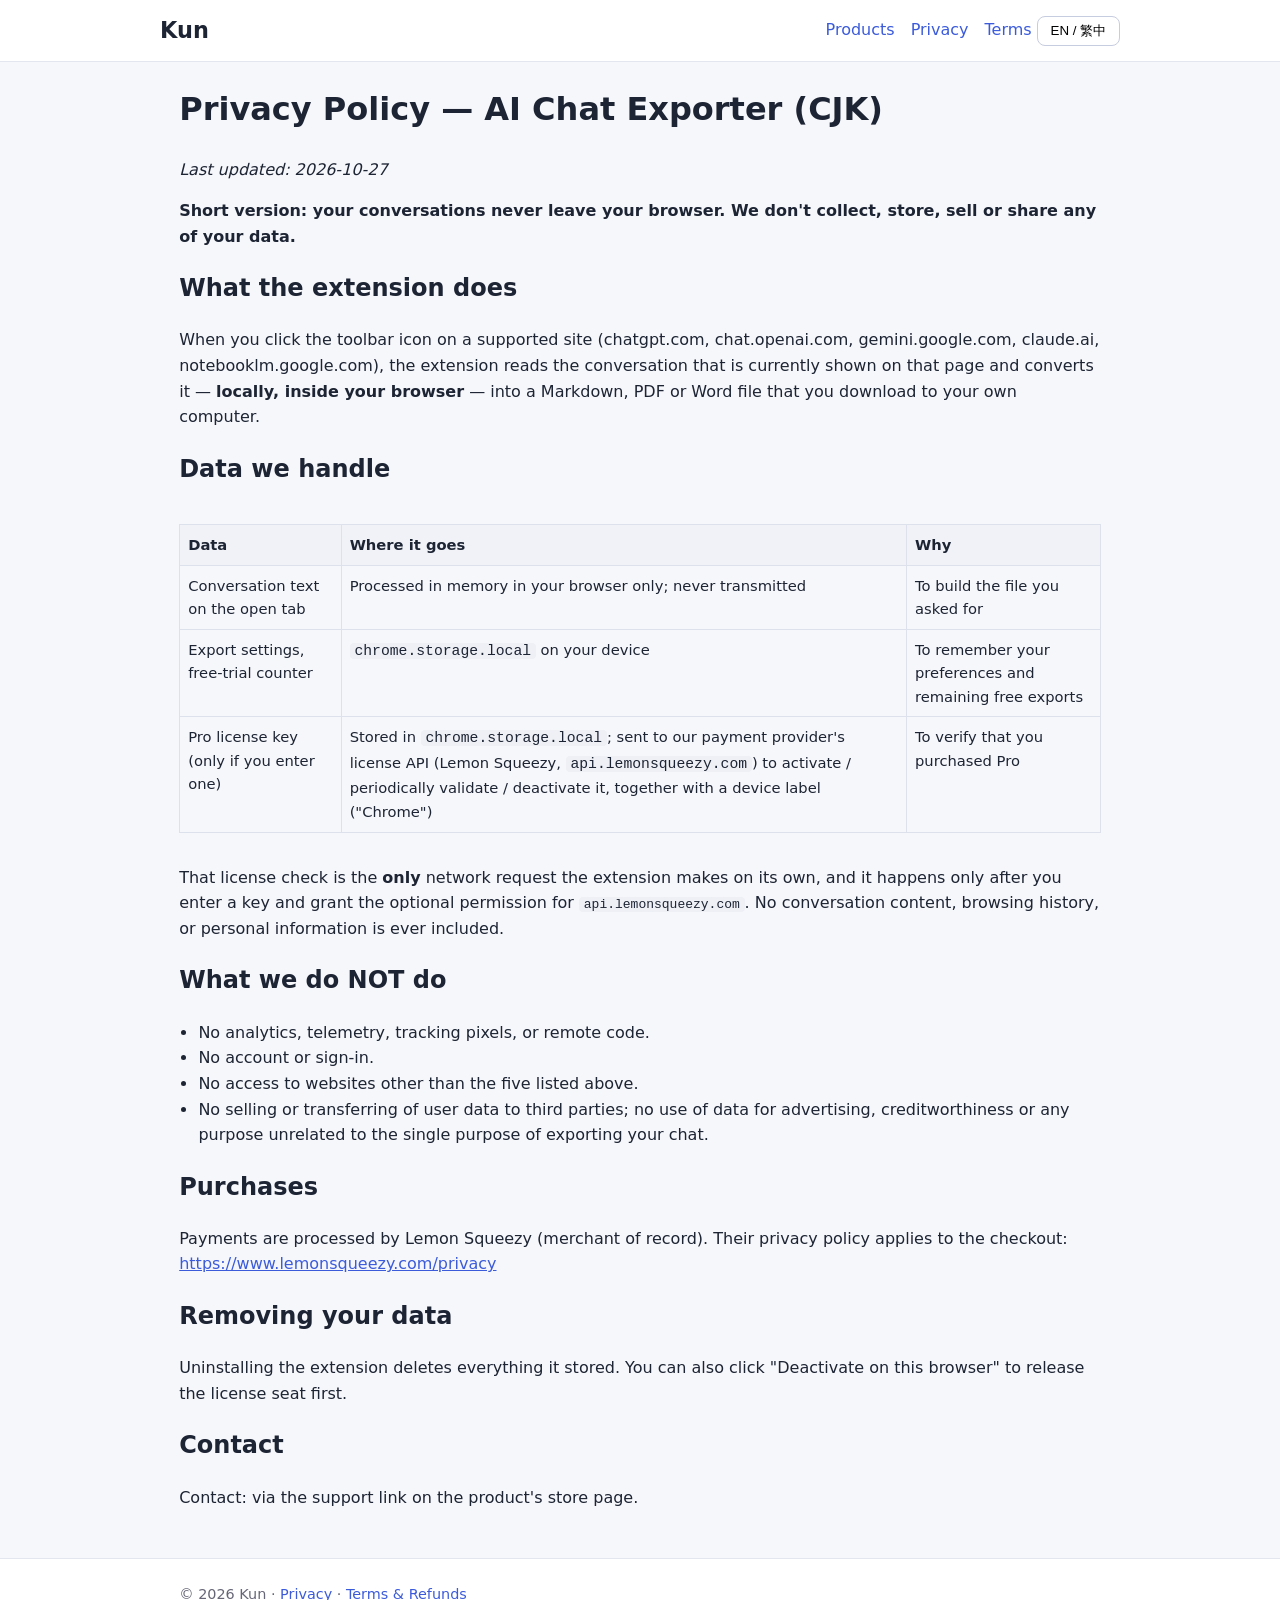
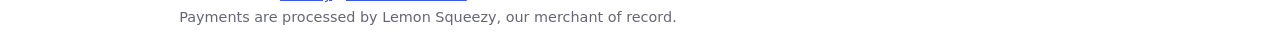
==== privacy.html @ ceac2863 "Initial site" ====
<!doctype html><html lang="en"><head><meta charset="utf-8"><meta name="viewport" content="width=device-width,initial-scale=1">
<title>Privacy Policy — Kun</title><link rel="icon" href="img/icon.png"><link rel="stylesheet" href="style.css"><script src="lang.js"></script></head><body>
<header><div class="wrap nav"><a class="brand" href="./">Kun</a><nav><a href="./"><span class="en">Products</span><span class="zh">產品</span></a><a href="privacy.html"><span class="en">Privacy</span><span class="zh">隱私權</span></a><a href="terms.html"><span class="en">Terms</span><span class="zh">條款</span></a> <button class="lang" type="button">EN / 繁中</button></nav></div></header>
<main class="wrap"><div class="en"><h1>Privacy Policy — AI Chat Exporter (CJK)</h1>
<p><em>Last updated: 2026-10-27</em></p>
<p><strong>Short version: your conversations never leave your browser. We don't collect, store, sell or share any of your data.</strong></p>
<h2>What the extension does</h2><p>When you click the toolbar icon on a supported site (chatgpt.com, chat.openai.com, gemini.google.com, claude.ai, notebooklm.google.com), the extension reads the conversation that is currently shown on that page and converts it — <strong>locally, inside your browser</strong> — into a Markdown, PDF or Word file that you download to your own computer.</p>
<h2>Data we handle</h2><div class="tblwrap"><table><tr><th>Data</th><th>Where it goes</th><th>Why</th></tr>
<tr><td>Conversation text on the open tab</td><td>Processed in memory in your browser only; never transmitted</td><td>To build the file you asked for</td></tr>
<tr><td>Export settings, free-trial counter</td><td><code>chrome.storage.local</code> on your device</td><td>To remember your preferences and remaining free exports</td></tr>
<tr><td>Pro license key (only if you enter one)</td><td>Stored in <code>chrome.storage.local</code>; sent to our payment provider's license API (Lemon Squeezy, <code>api.lemonsqueezy.com</code>) to activate / periodically validate / deactivate it, together with a device label ("Chrome")</td><td>To verify that you purchased Pro</td></tr></table></div>
<p>That license check is the <strong>only</strong> network request the extension makes on its own, and it happens only after you enter a key and grant the optional permission for <code>api.lemonsqueezy.com</code>. No conversation content, browsing history, or personal information is ever included.</p>
<h2>What we do NOT do</h2><ul><li>No analytics, telemetry, tracking pixels, or remote code.</li><li>No account or sign-in.</li><li>No access to websites other than the five listed above.</li><li>No selling or transferring of user data to third parties; no use of data for advertising, creditworthiness or any purpose unrelated to the single purpose of exporting your chat.</li></ul>
<h2>Purchases</h2><p>Payments are processed by Lemon Squeezy (merchant of record). Their privacy policy applies to the checkout: <a href="https://www.lemonsqueezy.com/privacy">https://www.lemonsqueezy.com/privacy</a></p>
<h2>Removing your data</h2><p>Uninstalling the extension deletes everything it stored. You can also click "Deactivate on this browser" to release the license seat first.</p>
<h2>Contact</h2><p>Contact: via the support link on the product's store page.</p></div>
<div class="zh"><h1>隱私權政策 — AI 對話匯出</h1>
<p><em>最後更新：2026-10-27</em></p>
<p><strong>重點：你的對話內容永遠不會離開你的瀏覽器。我們不蒐集、不儲存、不販售、不分享任何使用者資料。</strong></p>
<h2>擴充功能做什麼</h2><p>你在支援的網站（chatgpt.com、chat.openai.com、gemini.google.com、claude.ai、notebooklm.google.com）點擊工具列圖示時，擴充功能會讀取該分頁目前顯示的對話，<strong>在你的瀏覽器本機</strong>轉成 Markdown、PDF 或 Word 檔，下載到你的電腦。</p>
<h2>處理的資料</h2><div class="tblwrap"><table><tr><th>資料</th><th>去處</th><th>用途</th></tr>
<tr><td>目前分頁上的對話文字</td><td>只在瀏覽器記憶體中處理，不傳輸</td><td>產生你要的檔案</td></tr>
<tr><td>匯出設定、免費試用次數</td><td>你裝置上的 <code>chrome.storage.local</code></td><td>記住偏好與剩餘次數</td></tr>
<tr><td>Pro 授權碼（僅在你輸入時）</td><td>存在 <code>chrome.storage.local</code>；啟用／定期驗證／停用時連同裝置標籤（"Chrome"）送到付款服務商 Lemon Squeezy 的授權 API（<code>api.lemonsqueezy.com</code>）</td><td>確認你已購買 Pro</td></tr></table></div>
<p>授權驗證是擴充功能<strong>唯一</strong>會自己發出的網路請求，而且只在你輸入授權碼並同意 <code>api.lemonsqueezy.com</code> 的選用權限之後才會發生，內容絕不包含對話、瀏覽紀錄或個人資料。</p>
<h2>我們不做的事</h2><ul><li>不做分析、遙測、追蹤，不載入遠端程式碼。</li><li>不需要帳號或登入。</li><li>不存取上述五個網站以外的任何網站。</li><li>不將資料販售或轉移給第三方，不用於廣告、信用評估或與「匯出對話」這個單一用途無關的任何目的。</li></ul>
<h2>購買</h2><p>付款由 Lemon Squeezy（記錄商家）處理，結帳流程適用其隱私權政策：<a href="https://www.lemonsqueezy.com/privacy">https://www.lemonsqueezy.com/privacy</a></p>
<h2>刪除資料</h2><p>移除擴充功能即刪除所有儲存資料。也可以先按「在此瀏覽器停用」釋出授權名額。</p>
<h2>聯絡</h2><p>聯絡方式：請透過商品頁的支援連結。</p></div></main>
<footer><div class="wrap">© 2026 Kun · <a href="privacy.html">Privacy</a> · <a href="terms.html">Terms &amp; Refunds</a><br><span class="en">Payments are processed by Lemon Squeezy, our merchant of record.</span><span class="zh">付款由記錄商家 Lemon Squeezy 處理。</span></div></footer></body></html>
---- style.css ----
*{box-sizing:border-box}body{margin:0;font-family:system-ui,-apple-system,"Segoe UI","Noto Sans TC","PingFang TC",sans-serif;color:#1d2433;background:#f6f7fb;line-height:1.6}
a{color:#3b5bdb}header,footer{background:#fff;border-bottom:1px solid #e3e6ef}footer{border-top:1px solid #e3e6ef;border-bottom:0;margin-top:3rem;padding:1.5rem 0;font-size:.9rem;color:#667}
.wrap{max-width:960px;margin:0 auto;padding:0 1.2rem}.nav{display:flex;justify-content:space-between;align-items:center;padding:.8rem 0;gap:1rem;flex-wrap:wrap}
.brand{font-weight:800;font-size:1.4rem;text-decoration:none;color:#1d2433}.nav nav a{margin-left:1rem;text-decoration:none}
.hero{padding:2.5rem 0 1rem}.hero h1{font-size:2rem;margin:0 0 .5rem}
.card{background:#fff;border:1px solid #e3e6ef;border-radius:14px;padding:1.5rem;margin:1.5rem 0;box-shadow:0 2px 8px rgba(0,0,0,.04)}
.card h2{margin-top:0}.badge{display:inline-block;background:#fff4e0;color:#a35b00;border-radius:99px;padding:.15rem .7rem;font-size:.85rem;font-weight:600}
.shots{display:grid;grid-template-columns:repeat(auto-fit,minmax(260px,1fr));gap:1rem;margin:1rem 0}.shots img{width:100%;border-radius:8px;border:1px solid #e3e6ef}
ul{padding-left:1.2rem}button.lang{border:1px solid #c7cde0;background:#fff;border-radius:8px;padding:.3rem .8rem;cursor:pointer}
table{border-collapse:collapse;width:100%;font-size:.92rem;margin:1rem 0}td,th{border:1px solid #dde1ec;padding:.5rem;text-align:left;vertical-align:top}th{background:#f0f2f8}
.tblwrap{overflow-x:auto}code{background:#eef0f6;padding:0 .3rem;border-radius:4px}
html[lang=en] .zh,html[lang=zh-Hant] .en{display:none}
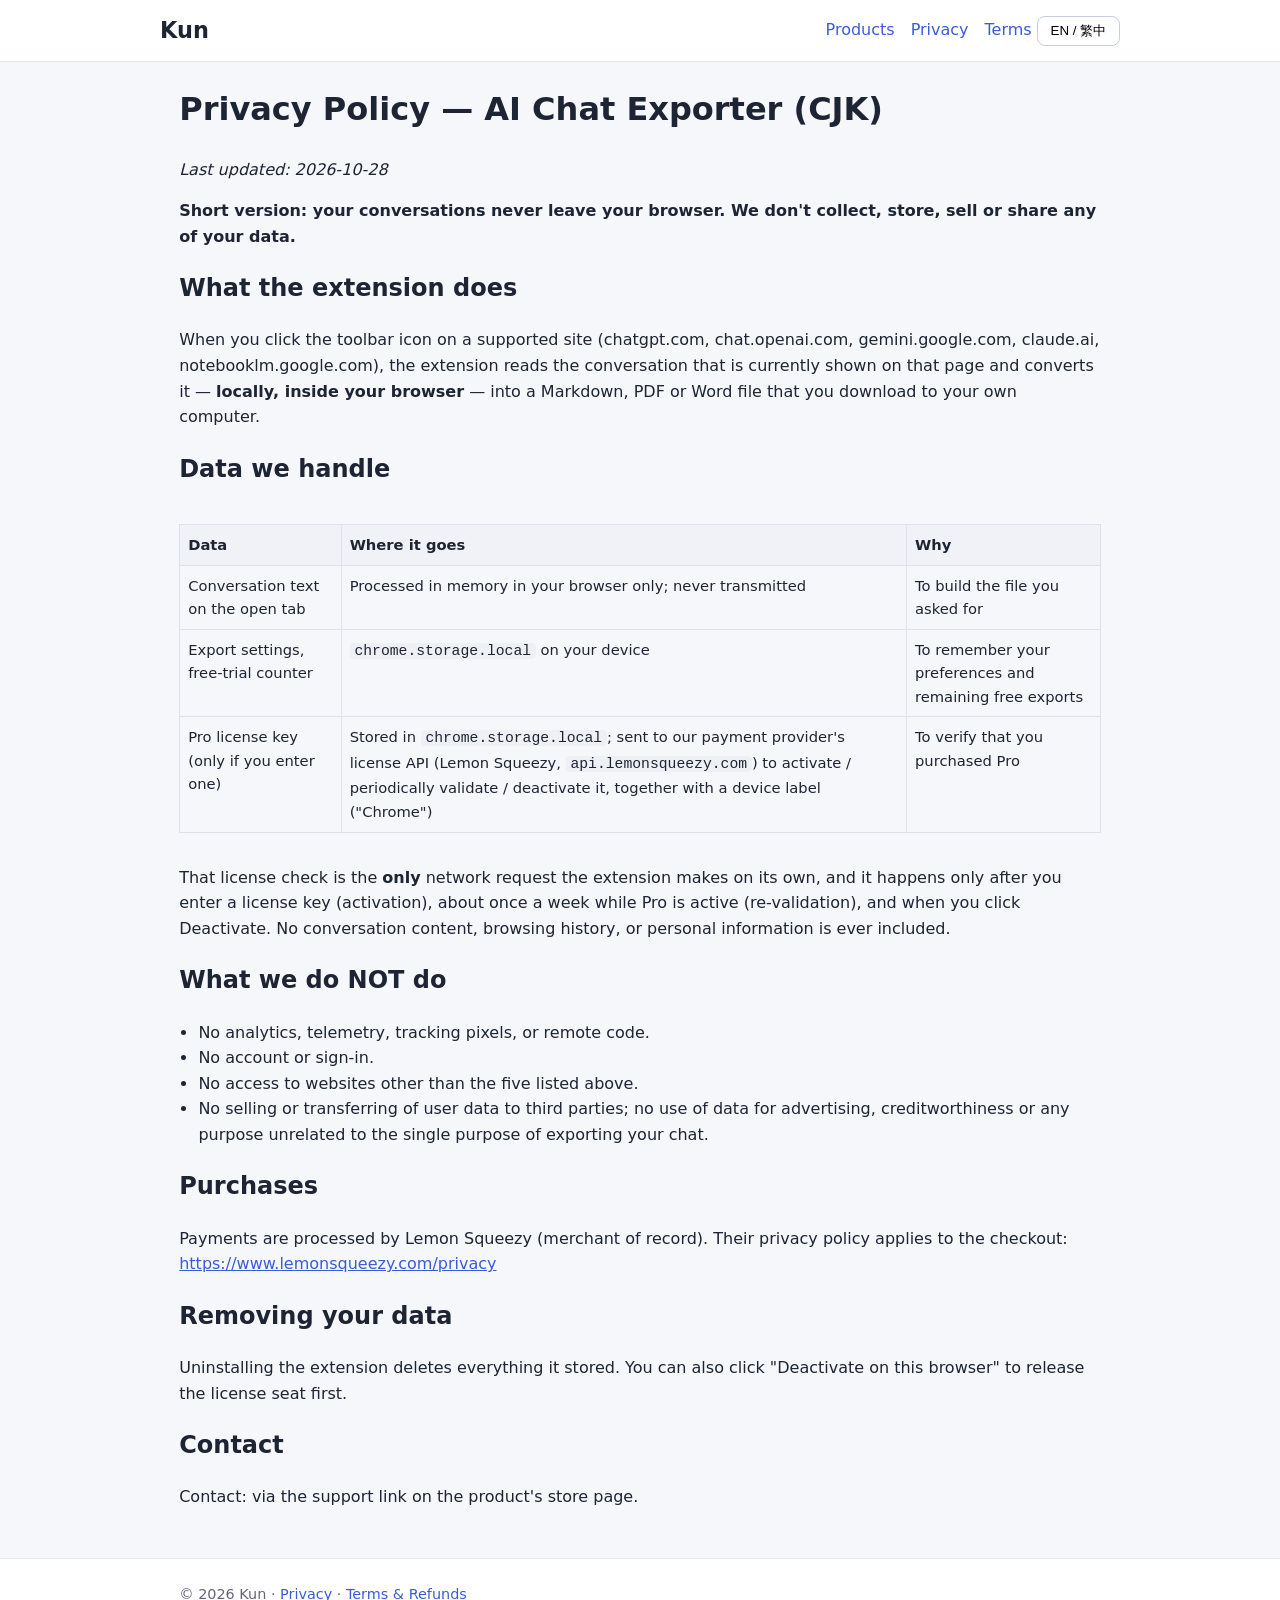
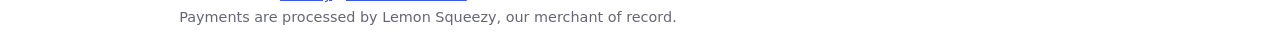
==== commit e04042dc: "Update privacy policy: license check details" ====
--- a/privacy.html
+++ b/privacy.html
@@ -2,27 +2,27 @@
 <title>Privacy Policy — Kun</title><link rel="icon" href="img/icon.png"><link rel="stylesheet" href="style.css"><script src="lang.js"></script></head><body>
 <header><div class="wrap nav"><a class="brand" href="./">Kun</a><nav><a href="./"><span class="en">Products</span><span class="zh">產品</span></a><a href="privacy.html"><span class="en">Privacy</span><span class="zh">隱私權</span></a><a href="terms.html"><span class="en">Terms</span><span class="zh">條款</span></a> <button class="lang" type="button">EN / 繁中</button></nav></div></header>
 <main class="wrap"><div class="en"><h1>Privacy Policy — AI Chat Exporter (CJK)</h1>
-<p><em>Last updated: 2026-10-27</em></p>
+<p><em>Last updated: 2026-10-28</em></p>
 <p><strong>Short version: your conversations never leave your browser. We don't collect, store, sell or share any of your data.</strong></p>
 <h2>What the extension does</h2><p>When you click the toolbar icon on a supported site (chatgpt.com, chat.openai.com, gemini.google.com, claude.ai, notebooklm.google.com), the extension reads the conversation that is currently shown on that page and converts it — <strong>locally, inside your browser</strong> — into a Markdown, PDF or Word file that you download to your own computer.</p>
 <h2>Data we handle</h2><div class="tblwrap"><table><tr><th>Data</th><th>Where it goes</th><th>Why</th></tr>
 <tr><td>Conversation text on the open tab</td><td>Processed in memory in your browser only; never transmitted</td><td>To build the file you asked for</td></tr>
 <tr><td>Export settings, free-trial counter</td><td><code>chrome.storage.local</code> on your device</td><td>To remember your preferences and remaining free exports</td></tr>
 <tr><td>Pro license key (only if you enter one)</td><td>Stored in <code>chrome.storage.local</code>; sent to our payment provider's license API (Lemon Squeezy, <code>api.lemonsqueezy.com</code>) to activate / periodically validate / deactivate it, together with a device label ("Chrome")</td><td>To verify that you purchased Pro</td></tr></table></div>
-<p>That license check is the <strong>only</strong> network request the extension makes on its own, and it happens only after you enter a key and grant the optional permission for <code>api.lemonsqueezy.com</code>. No conversation content, browsing history, or personal information is ever included.</p>
+<p>That license check is the <strong>only</strong> network request the extension makes on its own, and it happens only after you enter a license key (activation), about once a week while Pro is active (re-validation), and when you click Deactivate. No conversation content, browsing history, or personal information is ever included.</p>
 <h2>What we do NOT do</h2><ul><li>No analytics, telemetry, tracking pixels, or remote code.</li><li>No account or sign-in.</li><li>No access to websites other than the five listed above.</li><li>No selling or transferring of user data to third parties; no use of data for advertising, creditworthiness or any purpose unrelated to the single purpose of exporting your chat.</li></ul>
 <h2>Purchases</h2><p>Payments are processed by Lemon Squeezy (merchant of record). Their privacy policy applies to the checkout: <a href="https://www.lemonsqueezy.com/privacy">https://www.lemonsqueezy.com/privacy</a></p>
 <h2>Removing your data</h2><p>Uninstalling the extension deletes everything it stored. You can also click "Deactivate on this browser" to release the license seat first.</p>
 <h2>Contact</h2><p>Contact: via the support link on the product's store page.</p></div>
 <div class="zh"><h1>隱私權政策 — AI 對話匯出</h1>
-<p><em>最後更新：2026-10-27</em></p>
+<p><em>最後更新：2026-10-28</em></p>
 <p><strong>重點：你的對話內容永遠不會離開你的瀏覽器。我們不蒐集、不儲存、不販售、不分享任何使用者資料。</strong></p>
 <h2>擴充功能做什麼</h2><p>你在支援的網站（chatgpt.com、chat.openai.com、gemini.google.com、claude.ai、notebooklm.google.com）點擊工具列圖示時，擴充功能會讀取該分頁目前顯示的對話，<strong>在你的瀏覽器本機</strong>轉成 Markdown、PDF 或 Word 檔，下載到你的電腦。</p>
 <h2>處理的資料</h2><div class="tblwrap"><table><tr><th>資料</th><th>去處</th><th>用途</th></tr>
 <tr><td>目前分頁上的對話文字</td><td>只在瀏覽器記憶體中處理，不傳輸</td><td>產生你要的檔案</td></tr>
 <tr><td>匯出設定、免費試用次數</td><td>你裝置上的 <code>chrome.storage.local</code></td><td>記住偏好與剩餘次數</td></tr>
 <tr><td>Pro 授權碼（僅在你輸入時）</td><td>存在 <code>chrome.storage.local</code>；啟用／定期驗證／停用時連同裝置標籤（"Chrome"）送到付款服務商 Lemon Squeezy 的授權 API（<code>api.lemonsqueezy.com</code>）</td><td>確認你已購買 Pro</td></tr></table></div>
-<p>授權驗證是擴充功能<strong>唯一</strong>會自己發出的網路請求，而且只在你輸入授權碼並同意 <code>api.lemonsqueezy.com</code> 的選用權限之後才會發生，內容絕不包含對話、瀏覽紀錄或個人資料。</p>
+<p>授權驗證是擴充功能<strong>唯一</strong>會自己發出的網路請求，而且只在你輸入授權碼啟用時、Pro 有效期間大約每週一次的重新驗證、以及你按「停用」時才會發生，內容絕不包含對話、瀏覽紀錄或個人資料。</p>
 <h2>我們不做的事</h2><ul><li>不做分析、遙測、追蹤，不載入遠端程式碼。</li><li>不需要帳號或登入。</li><li>不存取上述五個網站以外的任何網站。</li><li>不將資料販售或轉移給第三方，不用於廣告、信用評估或與「匯出對話」這個單一用途無關的任何目的。</li></ul>
 <h2>購買</h2><p>付款由 Lemon Squeezy（記錄商家）處理，結帳流程適用其隱私權政策：<a href="https://www.lemonsqueezy.com/privacy">https://www.lemonsqueezy.com/privacy</a></p>
 <h2>刪除資料</h2><p>移除擴充功能即刪除所有儲存資料。也可以先按「在此瀏覽器停用」釋出授權名額。</p>
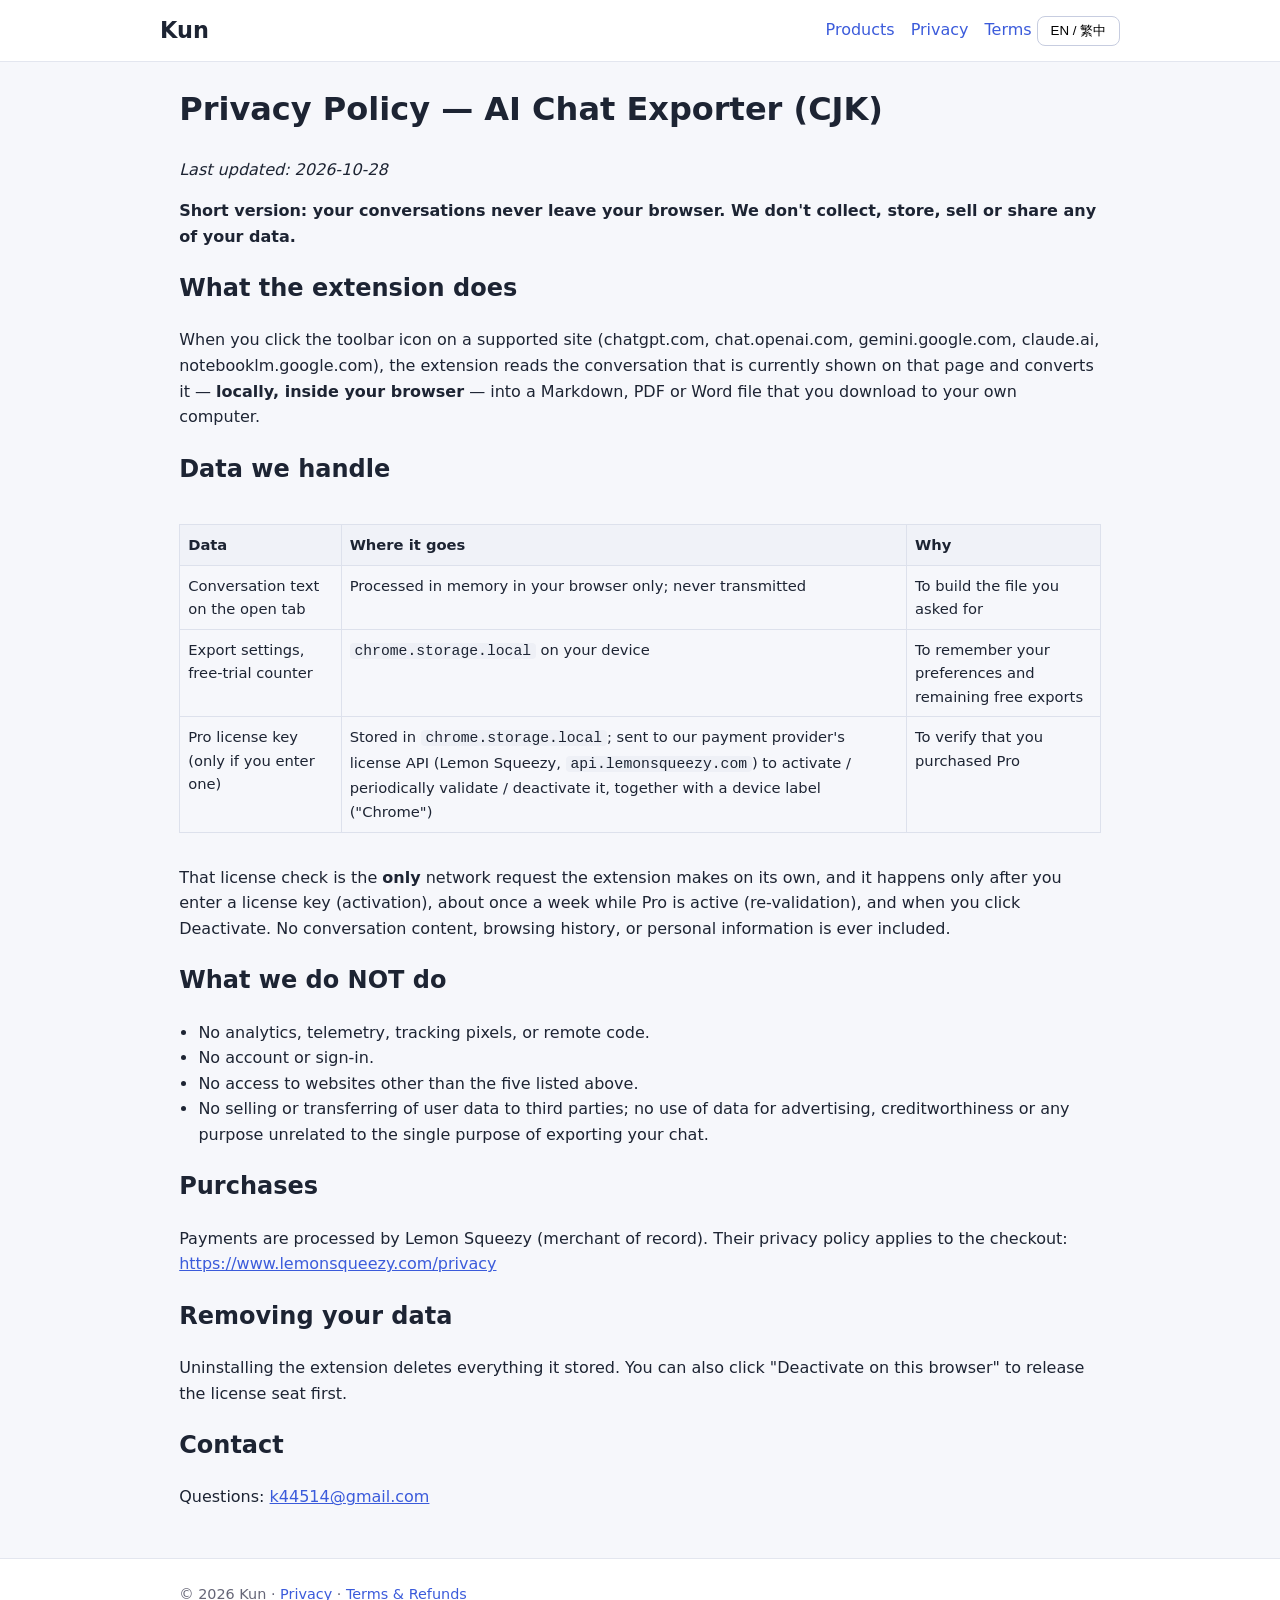
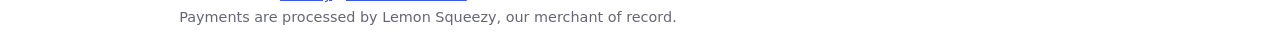
==== commit 4d0dcb57: "Add contact email to privacy policy" ====
--- a/privacy.html
+++ b/privacy.html
@@ -13,7 +13,7 @@
 <h2>What we do NOT do</h2><ul><li>No analytics, telemetry, tracking pixels, or remote code.</li><li>No account or sign-in.</li><li>No access to websites other than the five listed above.</li><li>No selling or transferring of user data to third parties; no use of data for advertising, creditworthiness or any purpose unrelated to the single purpose of exporting your chat.</li></ul>
 <h2>Purchases</h2><p>Payments are processed by Lemon Squeezy (merchant of record). Their privacy policy applies to the checkout: <a href="https://www.lemonsqueezy.com/privacy">https://www.lemonsqueezy.com/privacy</a></p>
 <h2>Removing your data</h2><p>Uninstalling the extension deletes everything it stored. You can also click "Deactivate on this browser" to release the license seat first.</p>
-<h2>Contact</h2><p>Contact: via the support link on the product's store page.</p></div>
+<h2>Contact</h2><p>Questions: <a href="mailto:k44514@gmail.com">k44514@gmail.com</a></p></div>
 <div class="zh"><h1>隱私權政策 — AI 對話匯出</h1>
 <p><em>最後更新：2026-10-28</em></p>
 <p><strong>重點：你的對話內容永遠不會離開你的瀏覽器。我們不蒐集、不儲存、不販售、不分享任何使用者資料。</strong></p>
@@ -26,5 +26,5 @@
 <h2>我們不做的事</h2><ul><li>不做分析、遙測、追蹤，不載入遠端程式碼。</li><li>不需要帳號或登入。</li><li>不存取上述五個網站以外的任何網站。</li><li>不將資料販售或轉移給第三方，不用於廣告、信用評估或與「匯出對話」這個單一用途無關的任何目的。</li></ul>
 <h2>購買</h2><p>付款由 Lemon Squeezy（記錄商家）處理，結帳流程適用其隱私權政策：<a href="https://www.lemonsqueezy.com/privacy">https://www.lemonsqueezy.com/privacy</a></p>
 <h2>刪除資料</h2><p>移除擴充功能即刪除所有儲存資料。也可以先按「在此瀏覽器停用」釋出授權名額。</p>
-<h2>聯絡</h2><p>聯絡方式：請透過商品頁的支援連結。</p></div></main>
+<h2>聯絡</h2><p>問題請寄：<a href="mailto:k44514@gmail.com">k44514@gmail.com</a></p></div></main>
 <footer><div class="wrap">© 2026 Kun · <a href="privacy.html">Privacy</a> · <a href="terms.html">Terms &amp; Refunds</a><br><span class="en">Payments are processed by Lemon Squeezy, our merchant of record.</span><span class="zh">付款由記錄商家 Lemon Squeezy 處理。</span></div></footer></body></html>
